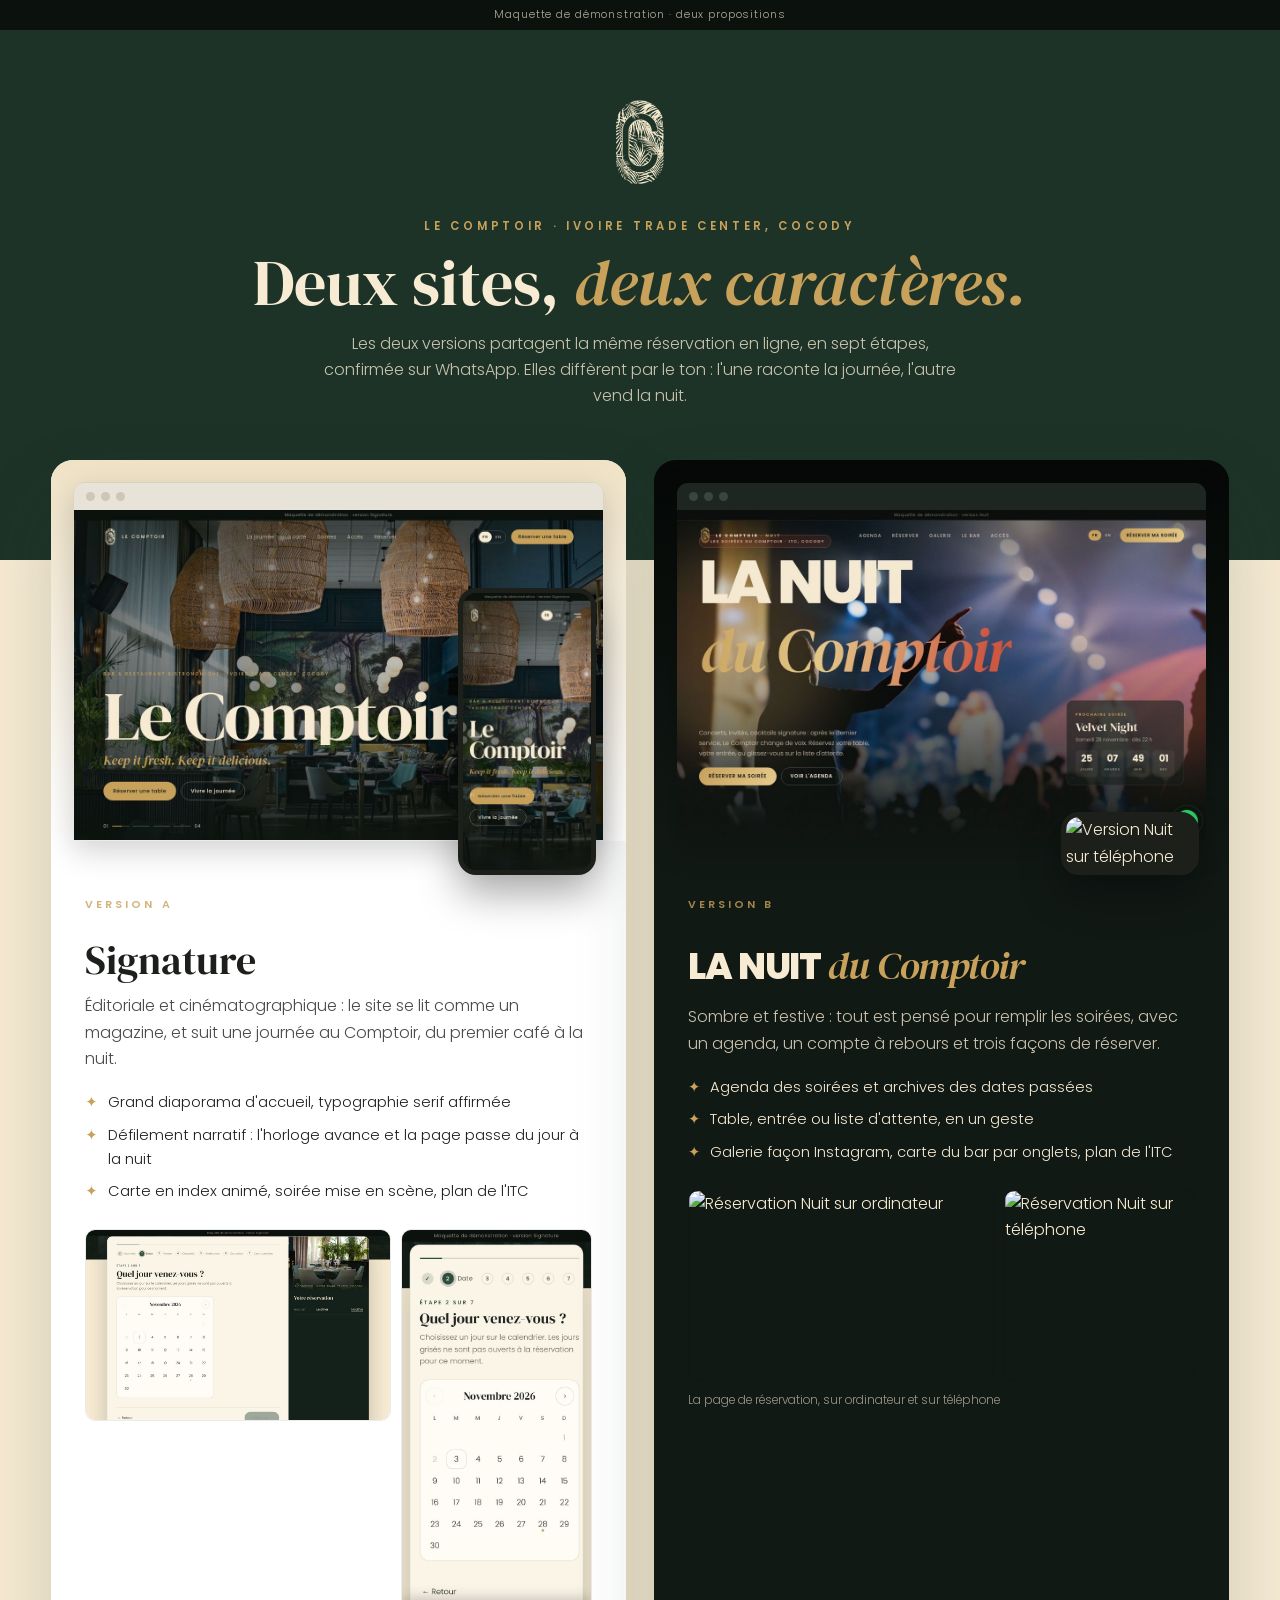
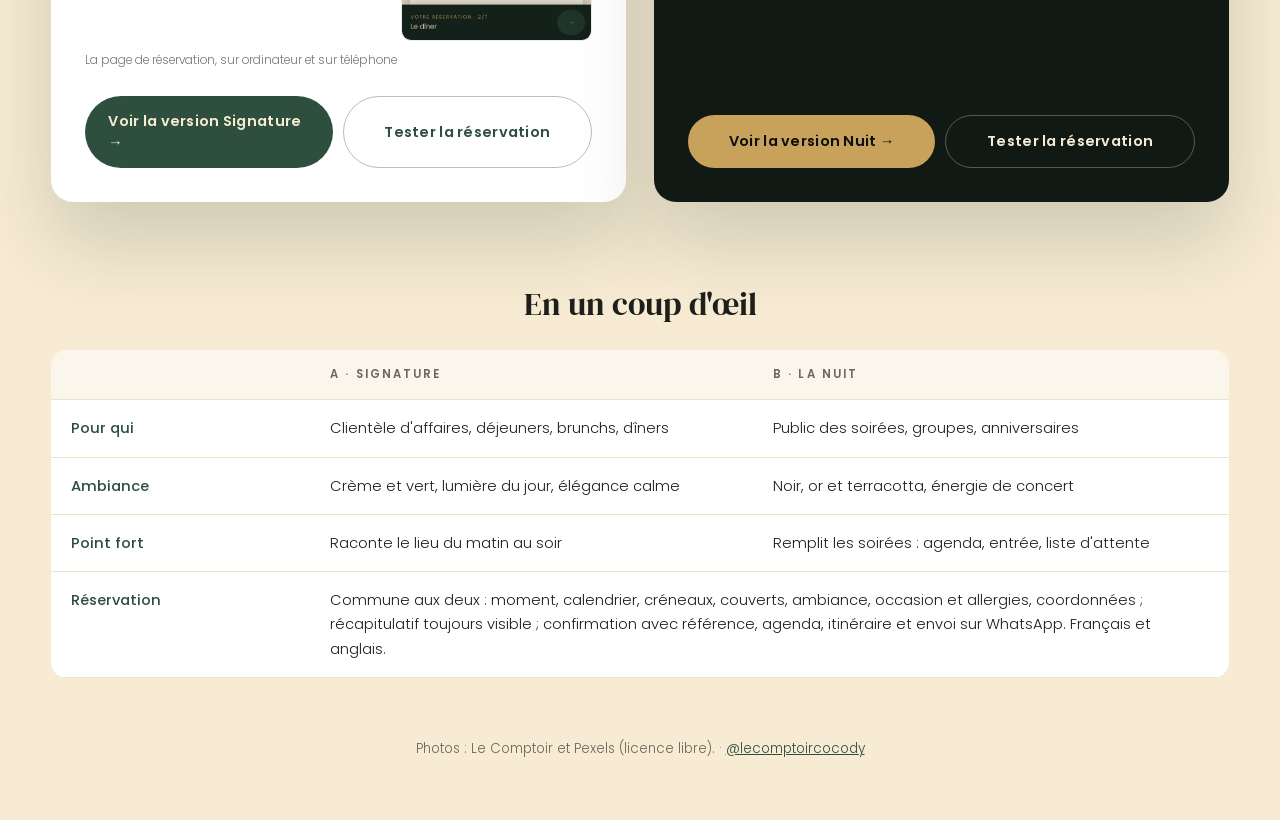
==== choix/index.html @ cabef176 "Versions A et B : assets" ====
<!DOCTYPE html>
<html lang="fr">
<head>
<meta charset="utf-8">
<meta name="viewport" content="width=device-width, initial-scale=1">
<title>Le Comptoir · deux propositions de site</title>
<meta name="robots" content="noindex, nofollow">
<link rel="icon" href="../assets/img/favicon.png">
<link rel="preconnect" href="https://fonts.googleapis.com"><link rel="preconnect" href="https://fonts.gstatic.com" crossorigin>
<link href="https://fonts.googleapis.com/css2?family=DM+Serif+Display:ital@0;1&family=Poppins:wght@300;400;500;600;800&display=swap" rel="stylesheet">
<style>
*{box-sizing:border-box;margin:0;padding:0}
body{font:300 1rem/1.65 'Poppins',system-ui,sans-serif;background:#F7EBD3;color:#1C1F1A;-webkit-font-smoothing:antialiased}
.demo{background:#0B120E;color:rgba(247,235,211,.7);font-size:.68rem;letter-spacing:.08em;text-align:center;padding:6px 10px}
header{background:#1E3328;color:#F7EBD3;padding:70px 0 150px;text-align:center}
.w{width:min(1240px,92vw);margin:auto}
header img{height:84px;width:auto;margin:0 auto 26px}
header p.ey{font:600 .72rem 'Poppins';letter-spacing:.32em;text-transform:uppercase;color:#C8A15A}
header h1{font:400 clamp(2.4rem,5vw,4.2rem)/1.05 'DM Serif Display',serif;margin:14px 0 14px}
header h1 em{color:#C8A15A}
header span{opacity:.78;max-width:640px;display:block;margin:auto}
.g{display:grid;grid-template-columns:1fr 1fr;gap:28px;margin-top:-100px}
.v{background:#fff;border-radius:22px;overflow:hidden;box-shadow:0 40px 80px rgba(30,51,40,.18);display:flex;flex-direction:column}
.v.b{background:#111915;color:#F7EBD3}
.shot{position:relative;padding:22px 22px 0;background:linear-gradient(180deg,#EFE2C6,#fff)}
.v.b .shot{background:linear-gradient(180deg,#050806,#111915)}
.br{border-radius:12px 12px 0 0;overflow:hidden;box-shadow:0 10px 30px rgba(0,0,0,.18);border:1px solid rgba(0,0,0,.08)}
.br i{display:flex;gap:6px;padding:9px 12px;background:#E8E3D8}.v.b .br i{background:#1d2621}
.br i b{width:9px;height:9px;border-radius:50%;background:#cfc6b5}.v.b .br i b{background:#3a453f}
.br img{display:block;width:100%;aspect-ratio:16/10;object-fit:cover;object-position:top}
.ph{position:absolute;right:30px;bottom:-34px;width:24%;border-radius:18px;overflow:hidden;border:5px solid #1C1F1A;box-shadow:0 18px 40px rgba(0,0,0,.35);background:#1C1F1A}
.ph img{display:block;width:100%}
.tx{padding:56px 34px 34px;display:flex;flex-direction:column;flex:1}
.tag{font:600 .68rem 'Poppins';letter-spacing:.28em;text-transform:uppercase;color:#C8A15A}
.v h2{font:400 2.5rem/1.05 'DM Serif Display',serif;margin:8px 0 12px}
.v.b h2{font:800 2.3rem/1 'Poppins';letter-spacing:-.03em;text-transform:uppercase}
.v.b h2 em{font:italic 400 1.05em 'DM Serif Display',serif;text-transform:none;color:#C8A15A}
.v p{opacity:.8;margin-bottom:18px}
.v ul{list-style:none;margin-bottom:26px;display:grid;gap:8px}
.v li{display:flex;gap:10px;font-size:.92rem}
.v li::before{content:"✦";color:#C8A15A;flex:none}
.resa{display:grid;grid-template-columns:1.6fr 1fr;gap:10px;margin-bottom:26px}
.resa img{width:100%;border-radius:10px;border:1px solid rgba(0,0,0,.08);aspect-ratio:16/10;object-fit:cover;object-position:top}
.resa img+img{aspect-ratio:auto;height:100%;object-fit:cover}
.resa small{grid-column:1/-1;font-size:.74rem;opacity:.6}
.act{margin-top:auto;display:flex;gap:10px;flex-wrap:wrap}
.btn{flex:1;min-width:200px;display:inline-flex;justify-content:center;align-items:center;gap:.6em;padding:1.05em 1.6em;border-radius:999px;font:600 .9rem 'Poppins';text-decoration:none;transition:.3s;letter-spacing:.02em}
.btn-v{background:#2F4F3E;color:#F7EBD3}.btn-v:hover{background:#1E3328;transform:translateY(-2px)}
.btn-o{background:#C8A15A;color:#0A0F0C}.btn-o:hover{background:#d8b36e;transform:translateY(-2px)}
.btn-l{border:1px solid rgba(47,79,62,.35);color:#2F4F3E}.v.b .btn-l{border-color:rgba(247,235,211,.3);color:#F7EBD3}
.btn-l:hover{border-color:#C8A15A}
.cmp{margin:80px auto 30px}
.cmp h3{font:400 2rem 'DM Serif Display',serif;text-align:center;margin-bottom:24px}
table{width:100%;border-collapse:collapse;background:#fff;border-radius:16px;overflow:hidden;font-size:.92rem}
th,td{padding:16px 20px;text-align:left;border-bottom:1px solid #EFE2C6;vertical-align:top}
th{font:600 .72rem 'Poppins';letter-spacing:.18em;text-transform:uppercase;color:#6B675C;background:#FBF6EC}
td:first-child{font-weight:500;color:#2F4F3E;width:22%}
footer{text-align:center;padding:30px 0 60px;font-size:.84rem;color:#6B675C}
footer a{color:#2F4F3E}
@media (max-width:900px){header{padding:50px 0 120px}.g{grid-template-columns:1fr;margin-top:-80px}.tx{padding:50px 22px 26px}.v h2{font-size:2.1rem}.ph{width:28%;right:20px}table{font-size:.84rem}th,td{padding:12px}td:first-child{width:30%}}
</style>
</head>
<body>
<div class="demo">Maquette de démonstration · deux propositions</div>
<header>
  <div class="w">
    <img src="../assets/img/logo_creme_c.png" alt="Le Comptoir">
    <p class="ey">Le Comptoir · Ivoire Trade Center, Cocody</p>
    <h1>Deux sites, <em>deux caractères.</em></h1>
    <span>Les deux versions partagent la même réservation en ligne, en sept étapes, confirmée sur WhatsApp. Elles diffèrent par le ton : l'une raconte la journée, l'autre vend la nuit.</span>
  </div>
</header>
<main class="w">
  <div class="g">
    <article class="v a">
      <div class="shot"><div class="br"><i><b></b><b></b><b></b></i><img src="img/a-ordi.jpg" alt="Accueil de la version Signature sur ordinateur"></div><div class="ph"><img src="img/a-tel.jpg" alt="Version Signature sur téléphone"></div></div>
      <div class="tx">
        <p class="tag">Version A</p>
        <h2>Signature</h2>
        <p>Éditoriale et cinématographique : le site se lit comme un magazine, et suit une journée au Comptoir, du premier café à la nuit.</p>
        <ul>
          <li>Grand diaporama d'accueil, typographie serif affirmée</li>
          <li>Défilement narratif : l'horloge avance et la page passe du jour à la nuit</li>
          <li>Carte en index animé, soirée mise en scène, plan de l'ITC</li>
        </ul>
        <div class="resa"><img src="img/a-resa-ordi.jpg" alt="Réservation Signature sur ordinateur"><img src="img/a-resa-tel.jpg" alt="Réservation Signature sur téléphone"><small>La page de réservation, sur ordinateur et sur téléphone</small></div>
        <div class="act"><a class="btn btn-v" href="../version-a/">Voir la version Signature →</a><a class="btn btn-l" href="../version-a/reserver.html">Tester la réservation</a></div>
      </div>
    </article>
    <article class="v b">
      <div class="shot"><div class="br"><i><b></b><b></b><b></b></i><img src="img/b-ordi.jpg" alt="Accueil de la version Nuit sur ordinateur"></div><div class="ph"><img src="img/b-tel.jpg" alt="Version Nuit sur téléphone"></div></div>
      <div class="tx">
        <p class="tag">Version B</p>
        <h2>La Nuit <em>du Comptoir</em></h2>
        <p>Sombre et festive : tout est pensé pour remplir les soirées, avec un agenda, un compte à rebours et trois façons de réserver.</p>
        <ul>
          <li>Agenda des soirées et archives des dates passées</li>
          <li>Table, entrée ou liste d'attente, en un geste</li>
          <li>Galerie façon Instagram, carte du bar par onglets, plan de l'ITC</li>
        </ul>
        <div class="resa"><img src="img/b-resa-ordi.jpg" alt="Réservation Nuit sur ordinateur"><img src="img/b-resa-tel.jpg" alt="Réservation Nuit sur téléphone"><small>La page de réservation, sur ordinateur et sur téléphone</small></div>
        <div class="act"><a class="btn btn-o" href="../version-b/">Voir la version Nuit →</a><a class="btn btn-l" href="../version-b/reserver.html?moment=soiree">Tester la réservation</a></div>
      </div>
    </article>
  </div>
  <section class="cmp">
    <h3>En un coup d'œil</h3>
    <table>
      <tr><th></th><th>A · Signature</th><th>B · La Nuit</th></tr>
      <tr><td>Pour qui</td><td>Clientèle d'affaires, déjeuners, brunchs, dîners</td><td>Public des soirées, groupes, anniversaires</td></tr>
      <tr><td>Ambiance</td><td>Crème et vert, lumière du jour, élégance calme</td><td>Noir, or et terracotta, énergie de concert</td></tr>
      <tr><td>Point fort</td><td>Raconte le lieu du matin au soir</td><td>Remplit les soirées : agenda, entrée, liste d'attente</td></tr>
      <tr><td>Réservation</td><td colspan="2">Commune aux deux : moment, calendrier, créneaux, couverts, ambiance, occasion et allergies, coordonnées ; récapitulatif toujours visible ; confirmation avec référence, agenda, itinéraire et envoi sur WhatsApp. Français et anglais.</td></tr>
    </table>
  </section>
</main>
<footer>Photos : Le Comptoir et Pexels (licence libre). · <a href="https://www.instagram.com/lecomptoircocody/" target="_blank" rel="noopener">@lecomptoircocody</a></footer>
</body>
</html>
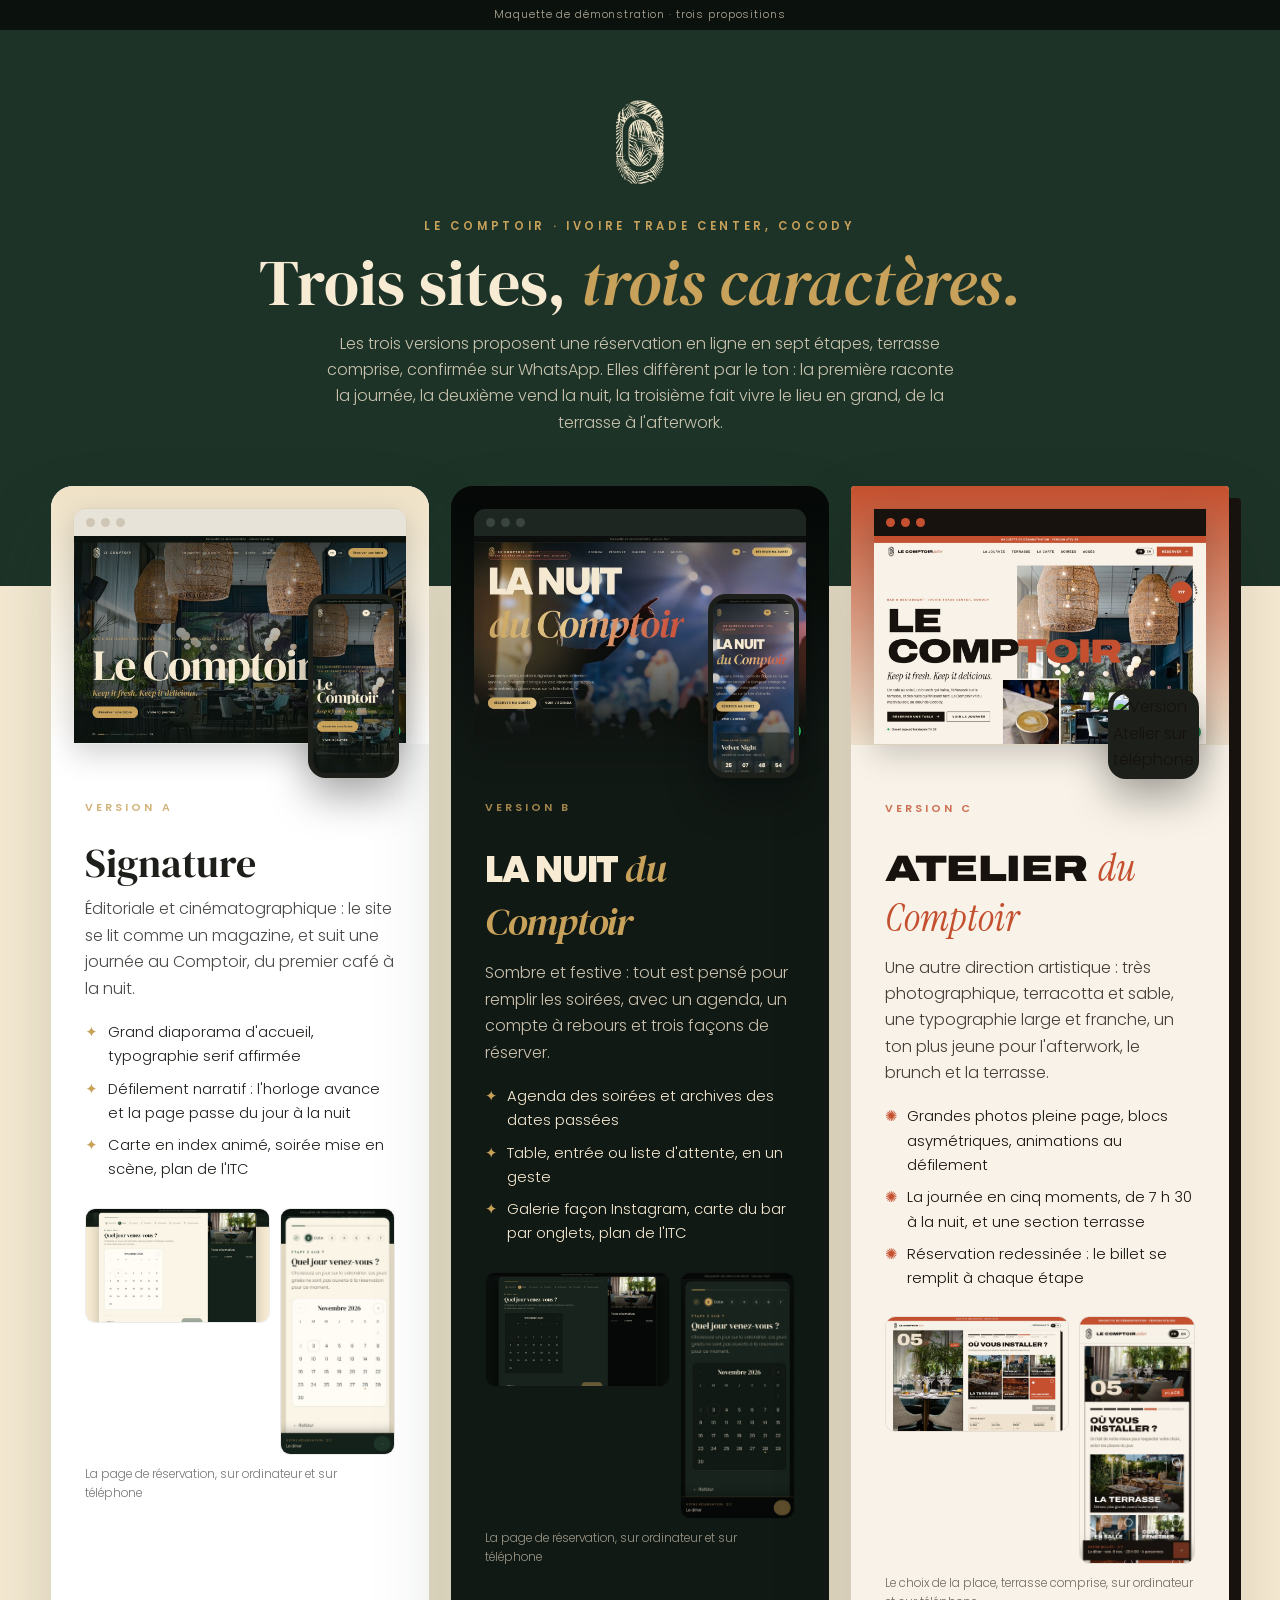
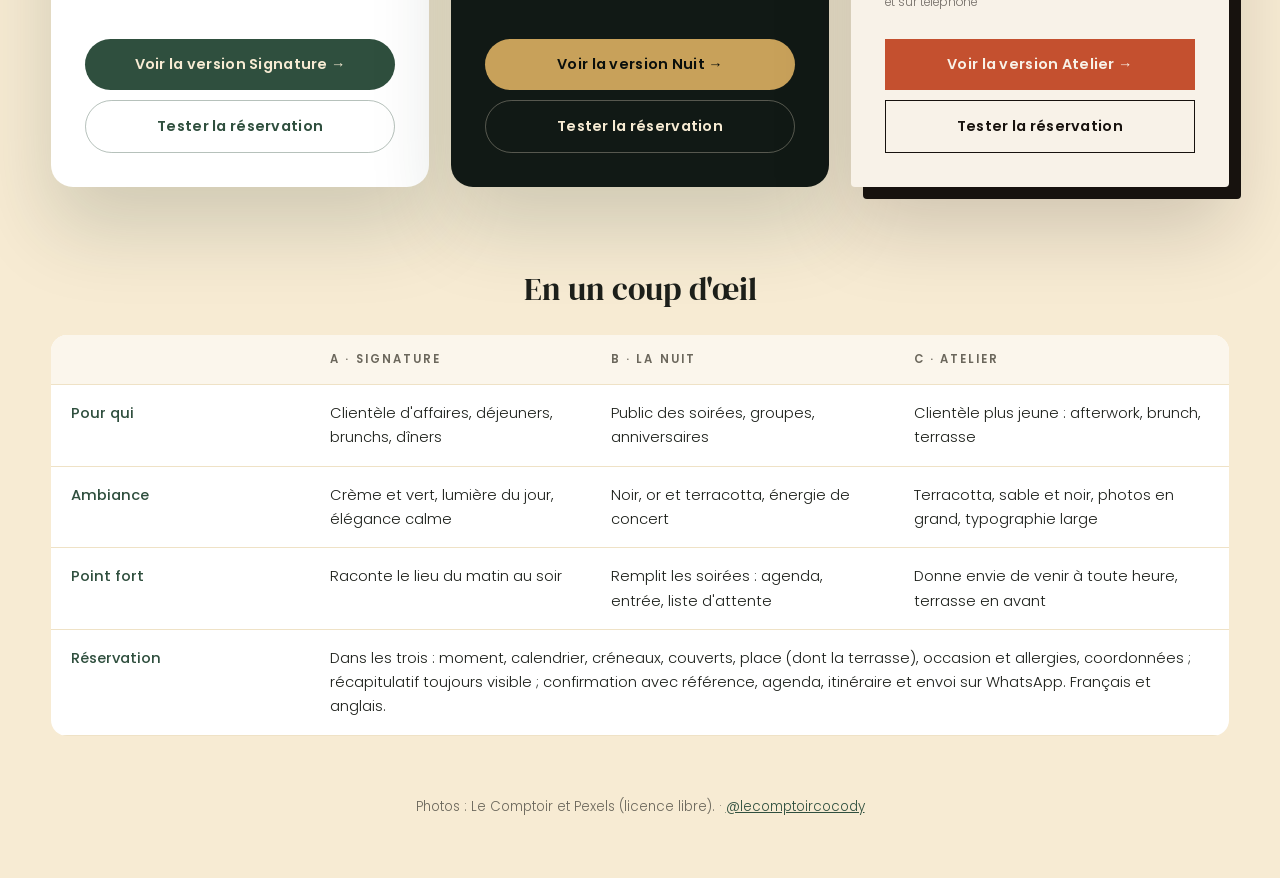
==== commit 075df489: "Versions A et B : version-c" ====
--- a/choix/index.html
+++ b/choix/index.html
@@ -3,11 +3,11 @@
 <head>
 <meta charset="utf-8">
 <meta name="viewport" content="width=device-width, initial-scale=1">
-<title>Le Comptoir · deux propositions de site</title>
+<title>Le Comptoir · trois propositions de site</title>
 <meta name="robots" content="noindex, nofollow">
 <link rel="icon" href="../assets/img/favicon.png">
 <link rel="preconnect" href="https://fonts.googleapis.com"><link rel="preconnect" href="https://fonts.gstatic.com" crossorigin>
-<link href="https://fonts.googleapis.com/css2?family=DM+Serif+Display:ital@0;1&family=Poppins:wght@300;400;500;600;800&display=swap" rel="stylesheet">
+<link href="https://fonts.googleapis.com/css2?family=DM+Serif+Display:ital@0;1&family=Poppins:wght@300;400;500;600;800&family=Archivo:wdth,wght@100,800;100,900&family=Instrument+Serif:ital@0;1&display=swap" rel="stylesheet">
 <style>
 *{box-sizing:border-box;margin:0;padding:0}
 body{font:300 1rem/1.65 'Poppins',system-ui,sans-serif;background:#F7EBD3;color:#1C1F1A;-webkit-font-smoothing:antialiased}
@@ -19,7 +19,16 @@
 header h1{font:400 clamp(2.4rem,5vw,4.2rem)/1.05 'DM Serif Display',serif;margin:14px 0 14px}
 header h1 em{color:#C8A15A}
 header span{opacity:.78;max-width:640px;display:block;margin:auto}
-.g{display:grid;grid-template-columns:1fr 1fr;gap:28px;margin-top:-100px}
+.g{display:grid;grid-template-columns:repeat(3,1fr);gap:22px;margin-top:-100px}
+.v.c{background:#F8F2E8;color:#17120E;border-radius:4px;box-shadow:12px 12px 0 #17120E,0 40px 80px rgba(23,18,14,.18)}
+.v.c .shot{background:linear-gradient(180deg,#C4502F,#EFE3CF)}
+.v.c .br{border-radius:0}.v.c .br i{background:#17120E}.v.c .br i b{background:#C4502F}
+.v.c .tag{color:#C4502F}
+.v.c h2{font:900 2.3rem/.95 'Archivo',sans-serif;font-stretch:125%;text-transform:uppercase;letter-spacing:-.01em}
+.v.c h2 em{font:italic 400 1.05em 'Instrument Serif',serif;text-transform:none;color:#C4502F;letter-spacing:0}
+.v.c li::before{content:"✺";color:#C4502F}
+.v.c .btn-t{background:#C4502F;color:#F8F2E8;border-radius:0}.btn-t:hover{background:#17120E;transform:translateY(-2px)}
+.v.c .btn-l{border-radius:0;border-color:#17120E;color:#17120E}
 .v{background:#fff;border-radius:22px;overflow:hidden;box-shadow:0 40px 80px rgba(30,51,40,.18);display:flex;flex-direction:column}
 .v.b{background:#111915;color:#F7EBD3}
 .shot{position:relative;padding:22px 22px 0;background:linear-gradient(180deg,#EFE2C6,#fff)}
@@ -57,17 +66,20 @@
 td:first-child{font-weight:500;color:#2F4F3E;width:22%}
 footer{text-align:center;padding:30px 0 60px;font-size:.84rem;color:#6B675C}
 footer a{color:#2F4F3E}
-@media (max-width:900px){header{padding:50px 0 120px}.g{grid-template-columns:1fr;margin-top:-80px}.tx{padding:50px 22px 26px}.v h2{font-size:2.1rem}.ph{width:28%;right:20px}table{font-size:.84rem}th,td{padding:12px}td:first-child{width:30%}}
+@media (max-width:1180px){.g{grid-template-columns:1fr 1fr}.v.c{grid-column:1/-1}}
+@media (max-width:900px){header{padding:50px 0 120px}.g{grid-template-columns:1fr;margin-top:-80px}.tx{padding:50px 22px 26px}.v h2{font-size:2.1rem}.ph{width:28%;right:20px}table{font-size:.84rem}th,td{padding:12px}td:first-child{width:30%}
+  .cmp{overflow-x:auto;-webkit-overflow-scrolling:touch}.cmp table{min-width:640px}.cmp h3{position:sticky;left:0}}
+@media (max-width:600px){.cmp table,.cmp tbody,.cmp tr,.cmp td{display:block;min-width:0;width:auto!important}.cmp tr:first-child{display:none}.cmp td{border:0;padding:6px 14px}.cmp tr{border-bottom:1px solid #EFE2C6;padding:10px 0}.cmp td:first-child{padding-top:10px}.cmp td:nth-child(2)::before{content:'A · '}.cmp td:nth-child(3)::before{content:'B · '}.cmp td:nth-child(4)::before{content:'C · '}.cmp td[colspan]::before{content:''}.cmp td::before{font-weight:600;color:#C8A15A}}
 </style>
 </head>
 <body>
-<div class="demo">Maquette de démonstration · deux propositions</div>
+<div class="demo">Maquette de démonstration · trois propositions</div>
 <header>
   <div class="w">
     <img src="../assets/img/logo_creme_c.png" alt="Le Comptoir">
     <p class="ey">Le Comptoir · Ivoire Trade Center, Cocody</p>
-    <h1>Deux sites, <em>deux caractères.</em></h1>
-    <span>Les deux versions partagent la même réservation en ligne, en sept étapes, confirmée sur WhatsApp. Elles diffèrent par le ton : l'une raconte la journée, l'autre vend la nuit.</span>
+    <h1>Trois sites, <em>trois caractères.</em></h1>
+    <span>Les trois versions proposent une réservation en ligne en sept étapes, terrasse comprise, confirmée sur WhatsApp. Elles diffèrent par le ton : la première raconte la journée, la deuxième vend la nuit, la troisième fait vivre le lieu en grand, de la terrasse à l'afterwork.</span>
   </div>
 </header>
 <main class="w">
@@ -102,15 +114,30 @@
         <div class="act"><a class="btn btn-o" href="../version-b/">Voir la version Nuit →</a><a class="btn btn-l" href="../version-b/reserver.html?moment=soiree">Tester la réservation</a></div>
       </div>
     </article>
+    <article class="v c">
+      <div class="shot"><div class="br"><i><b></b><b></b><b></b></i><img src="img/c-ordi.jpg" alt="Accueil de la version Atelier sur ordinateur"></div><div class="ph"><img src="img/c-tel.jpg" alt="Version Atelier sur téléphone"></div></div>
+      <div class="tx">
+        <p class="tag">Version C</p>
+        <h2>Atelier <em>du Comptoir</em></h2>
+        <p>Une autre direction artistique : très photographique, terracotta et sable, une typographie large et franche, un ton plus jeune pour l'afterwork, le brunch et la terrasse.</p>
+        <ul>
+          <li>Grandes photos pleine page, blocs asymétriques, animations au défilement</li>
+          <li>La journée en cinq moments, de 7 h 30 à la nuit, et une section terrasse</li>
+          <li>Réservation redessinée : le billet se remplit à chaque étape</li>
+        </ul>
+        <div class="resa"><img src="img/c-resa-ordi.jpg" alt="Réservation Atelier sur ordinateur"><img src="img/c-resa-tel.jpg" alt="Réservation Atelier sur téléphone"><small>Le choix de la place, terrasse comprise, sur ordinateur et sur téléphone</small></div>
+        <div class="act"><a class="btn btn-t" href="../version-c/">Voir la version Atelier →</a><a class="btn btn-l" href="../version-c/reserver.html">Tester la réservation</a></div>
+      </div>
+    </article>
   </div>
   <section class="cmp">
     <h3>En un coup d'œil</h3>
     <table>
-      <tr><th></th><th>A · Signature</th><th>B · La Nuit</th></tr>
-      <tr><td>Pour qui</td><td>Clientèle d'affaires, déjeuners, brunchs, dîners</td><td>Public des soirées, groupes, anniversaires</td></tr>
-      <tr><td>Ambiance</td><td>Crème et vert, lumière du jour, élégance calme</td><td>Noir, or et terracotta, énergie de concert</td></tr>
-      <tr><td>Point fort</td><td>Raconte le lieu du matin au soir</td><td>Remplit les soirées : agenda, entrée, liste d'attente</td></tr>
-      <tr><td>Réservation</td><td colspan="2">Commune aux deux : moment, calendrier, créneaux, couverts, ambiance, occasion et allergies, coordonnées ; récapitulatif toujours visible ; confirmation avec référence, agenda, itinéraire et envoi sur WhatsApp. Français et anglais.</td></tr>
+      <tr><th></th><th>A · Signature</th><th>B · La Nuit</th><th>C · Atelier</th></tr>
+      <tr><td>Pour qui</td><td>Clientèle d'affaires, déjeuners, brunchs, dîners</td><td>Public des soirées, groupes, anniversaires</td><td>Clientèle plus jeune : afterwork, brunch, terrasse</td></tr>
+      <tr><td>Ambiance</td><td>Crème et vert, lumière du jour, élégance calme</td><td>Noir, or et terracotta, énergie de concert</td><td>Terracotta, sable et noir, photos en grand, typographie large</td></tr>
+      <tr><td>Point fort</td><td>Raconte le lieu du matin au soir</td><td>Remplit les soirées : agenda, entrée, liste d'attente</td><td>Donne envie de venir à toute heure, terrasse en avant</td></tr>
+      <tr><td>Réservation</td><td colspan="3">Dans les trois : moment, calendrier, créneaux, couverts, place (dont la terrasse), occasion et allergies, coordonnées ; récapitulatif toujours visible ; confirmation avec référence, agenda, itinéraire et envoi sur WhatsApp. Français et anglais.</td></tr>
     </table>
   </section>
 </main>
